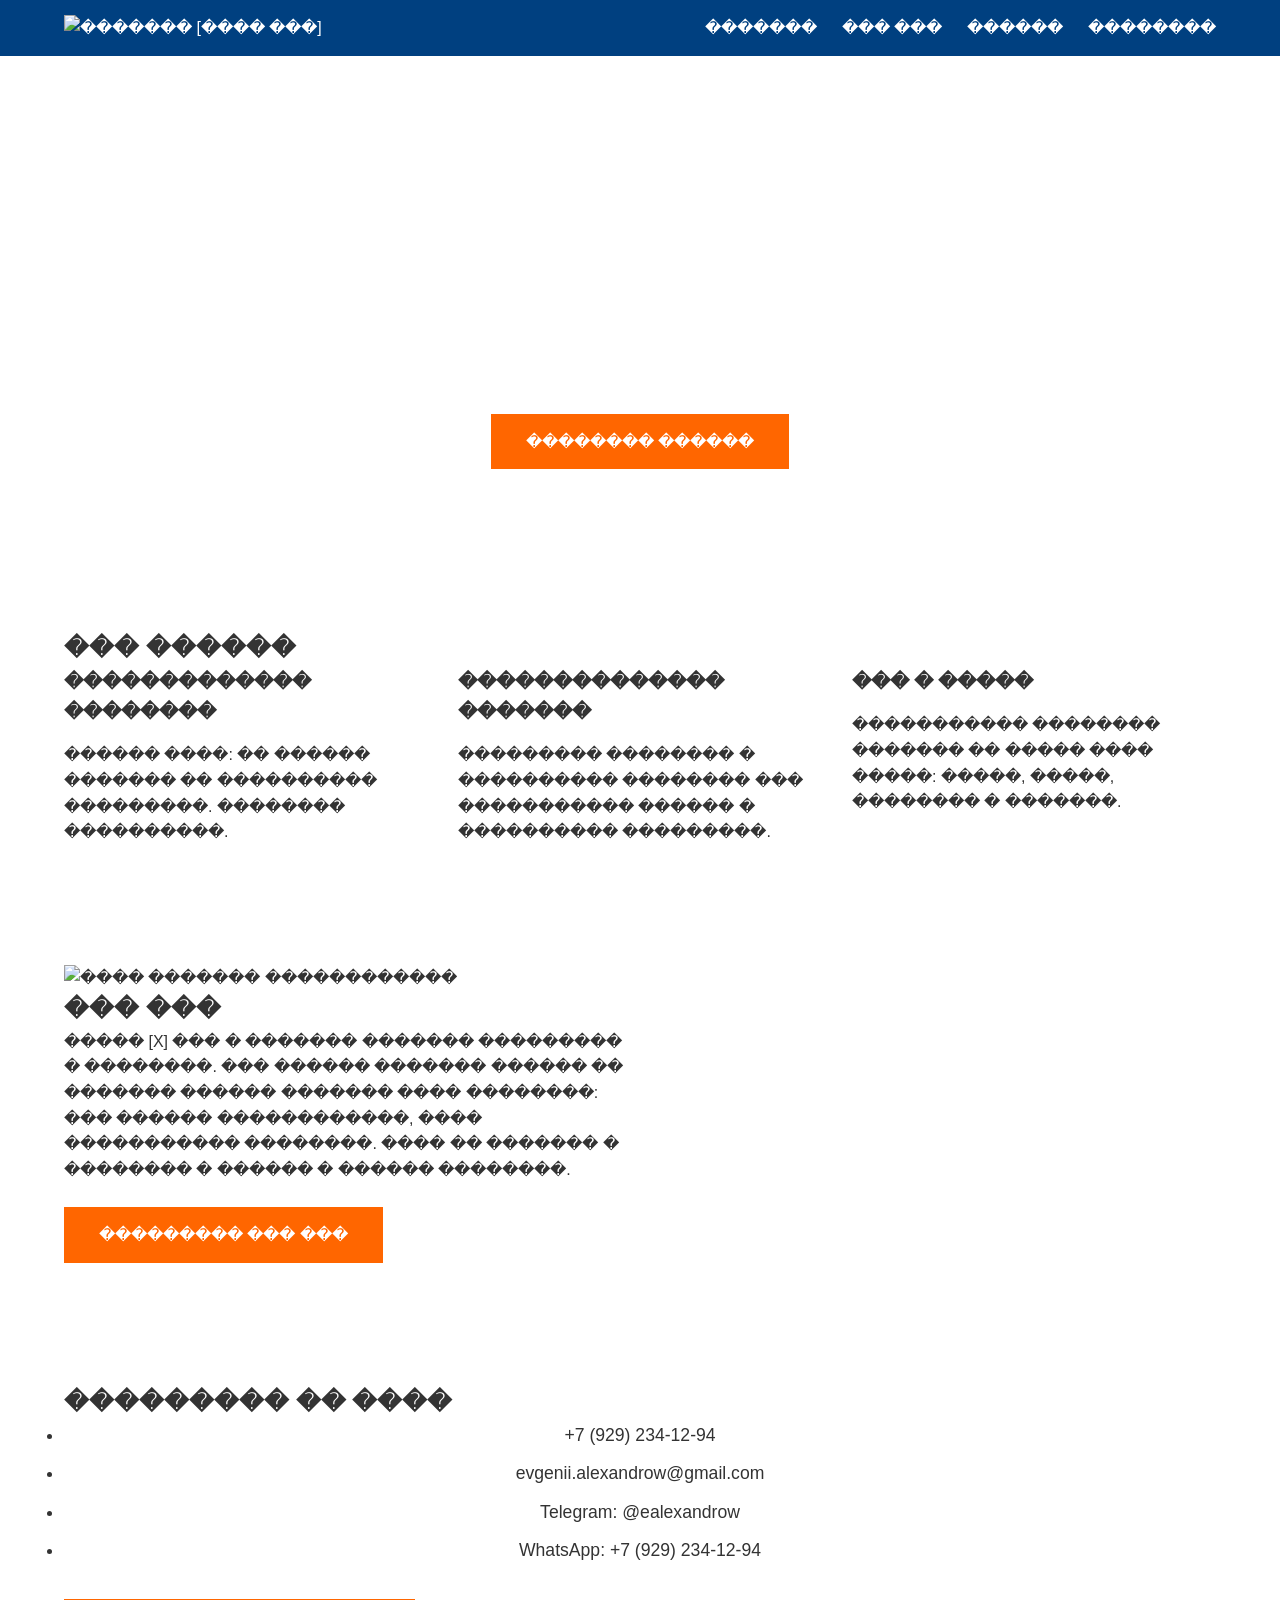
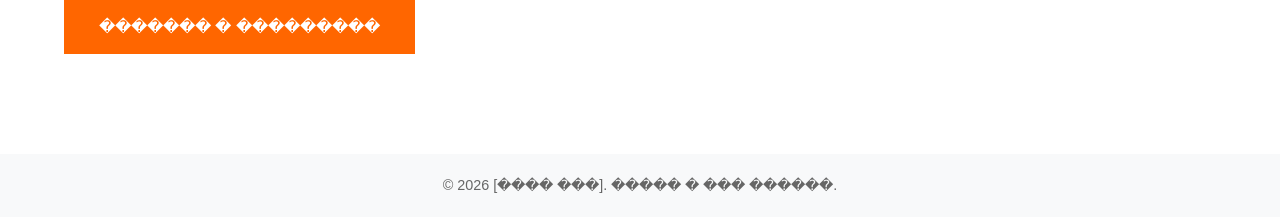
==== index.html @ babb0bd2 "Версия 2.0" ====
<!DOCTYPE html>
<html lang="ru">
<head>
    <meta charset="UTF-8">
    <meta name="viewport" content="width=device-width, initial-scale=1.0">
    <title>[���� ���] | ������� �� ����������� � ��������������</title>
    <link rel="stylesheet" href="style.css">
</head>
<body>

    <!-- ����� ����� � ���������� -->
    <header>
        <div class="container">
            <div class="logo">
                <img src="images/logo.png" alt="������� [���� ���]">
            </div>
            <nav>
                <ul>
                    <li><a href="index.html">�������</a></li>
                    <li><a href="about.html">��� ���</a></li>
                    <li><a href="services.html">������</a></li>
                    <li><a href="contacts.html">��������</a></li>
                </ul>
            </nav>
        </div>
    </header>

    <!-- ������� ����� (Hero Section) -->
    <section class="hero">
        <div class="container">
            <h1>������� �����������</h1>
            <h2>������� �� �����������, ��� � �������������� �������</h2>
            <p>������������� �������� 44-��, 223-��. ������ � ��������� ���������� �������� � ��������������. �������� �� ����� ���� �����.</p>
            <a href="#contact" class="btn">�������� ������</a>
        </div>
    </section>

    <!-- ���� �� ������� (��� �������) -->
    <section class="services-preview">
        <div class="container">
            <h2>��� ������</h2>
            <div class="services-grid">
                <div class="service-card">
                    <h3>������������� ��������</h3>
                    <p>������ ����: �� ������ ������� �� ���������� ���������. �������� ����������.</p>
                </div>
                <div class="service-card">
                    <h3>�������������� �������</h3>
                    <p>��������� �������� � ���������� �������� ��� ����������� ������ � ���������� ���������.</p>
                </div>
                <div class="service-card">
                    <h3>��� � �����</h3>
                    <p>����������� �������� ������� �� ����� ���� �����: �����, �����, �������� � �������.</p>
                </div>
            </div>
        </div>
    </section>

    <!-- ���� "��� ���" (��� �������) -->
    <section class="about-preview">
        <div class="container">
            <img alt="���� ������� ������������" class="about-photo" id="019f0841-b089-765e-bfc8-003484997e72">
            <div class="about-text">
                <h2>��� ���</h2>
                <p>����� [X] ��� � ������� ������� ��������� � ��������. ��� ������ ������� ������ �� ������� ������ ������� ���� ��������: ��� ������ ������������, ���� ����������� ��������. ���� �� ������� � �������� � ������ � ������ ��������.</p>
                <a href="about.html" class="btn">��������� ��� ���</a>
            </div>
        </div>
    </section>

    <!-- ���� ��������� (��� �������) -->
    <section id="contact" class="contact-preview">
        <div class="container">
            <h2>��������� �� ����</h2>
            <ul class="contact-list">
                <li><a href="tel:+79292341294">+7 (929) 234-12-94</a></li>
                <li><a href="mailto:evgenii.alexandrow@gmail.com">evgenii.alexandrow@gmail.com</a></li>
                <li><a href="https://t.me/ealexandrow" target="_blank">Telegram: @ealexandrow</a></li>
                <li><a href="https://api.whatsapp.com/send?phone=79292341294" target="_blank">WhatsApp: +7 (929) 234-12-94</a></li>
            </ul>
            <a href="contacts.html" class="btn">������� � ���������</a>
        </div>
    </section>

    <footer>
        <div class="container">
            <p>&copy; 2026 [���� ���]. ����� � ��� ������.</p>
        </div>
    </footer>

</body>
</html>
---- style.css ----
/* ����� ����� */
* {
    margin: 0;
    padding: 0;
    box-sizing: border-box;
}
body {
    font-family: 'Segoe UI', Tahoma, Geneva, Verdana, sans-serif;
    line-height: 1.6;
    color: #333;
}
.container {
    width: 90%;
    max-width: 1200px;
    margin: 0 auto;
}

/* ����� */
header {
    background-color: #004080;
    color: white;
    padding: 15px 0;
}
header .container {
    display: flex;
    justify-content: space-between;
    align-items: center;
}
header .logo img {
    height: 50px;
}
header nav ul {
    list-style: none;
    display: flex;
}
header nav ul li {
    margin-left: 25px;
}
header nav ul li a {
    color: white;
    text-decoration: none;
}

/* ������� ����� */
.hero {
    background-image: url('images/hero-bg.jpg');
    background-size: cover;
    background-position: center;
    color: white;
    text-align: center;
    padding: 100px 20px;
}
.hero h1 {
    font-size: 3.5rem;
}
.hero h2 {
    font-size: 1.8rem;
}
.btn {
    display: inline-block;
    margin-top: 25px;
    padding: 15px 35px;
    background-color: #ff6600;
    color: white;
    text-decoration: none;
}

/* ���� ����� */
.services-preview, .about-preview, .contact-preview {
    padding: 60px 0;
}
.services-grid {
    display: grid;
    grid-template-columns: repeat(auto-fit, minmax(300px, 1fr));
    gap: 30px;
}
.service-card h3 {
    margin-bottom: 15px;
}

/* ���� "��� ���" */
.about-preview {
    display: flex;
}
.about-photo {
    width: 45%;
}
.about-text {
    width: 50%;
}

/* �������� */
.contact-list {
    text-align: center;
}
.contact-list li {
     margin-bottom: 10px;
     font-size: 1.1rem;
}
.contact-list a {
     color: inherit;
     text-decoration: none;
     transition: color 0.3s;
}
.contact-list a:hover {
     color: #ff6600;
}

/* ����� */
footer {
     background-color: #f8f9fa;
     text-align: center;
     padding: 20px 0;
     margin-top: 40px;
     font-size: 0.9rem;
     color: #666;
}

/* ������������ ��� ��������� */
@media (max-width: 768px) {
     header .container {
         flex-direction: column;
         align-items: center;
         text-align: center;
     }
     header nav ul {
         margin-top: 15px;
         flex-direction: column;
     }
     header nav ul li {
         margin-left: 0;
         margin-bottom: 10px;
     }
     .about-preview {
         flex-direction: column-reverse; /* ����� ������, ���� ����� */
         align-items: center;
     }
     .about-photo, .about-text {
         width: 90%;
     }
}
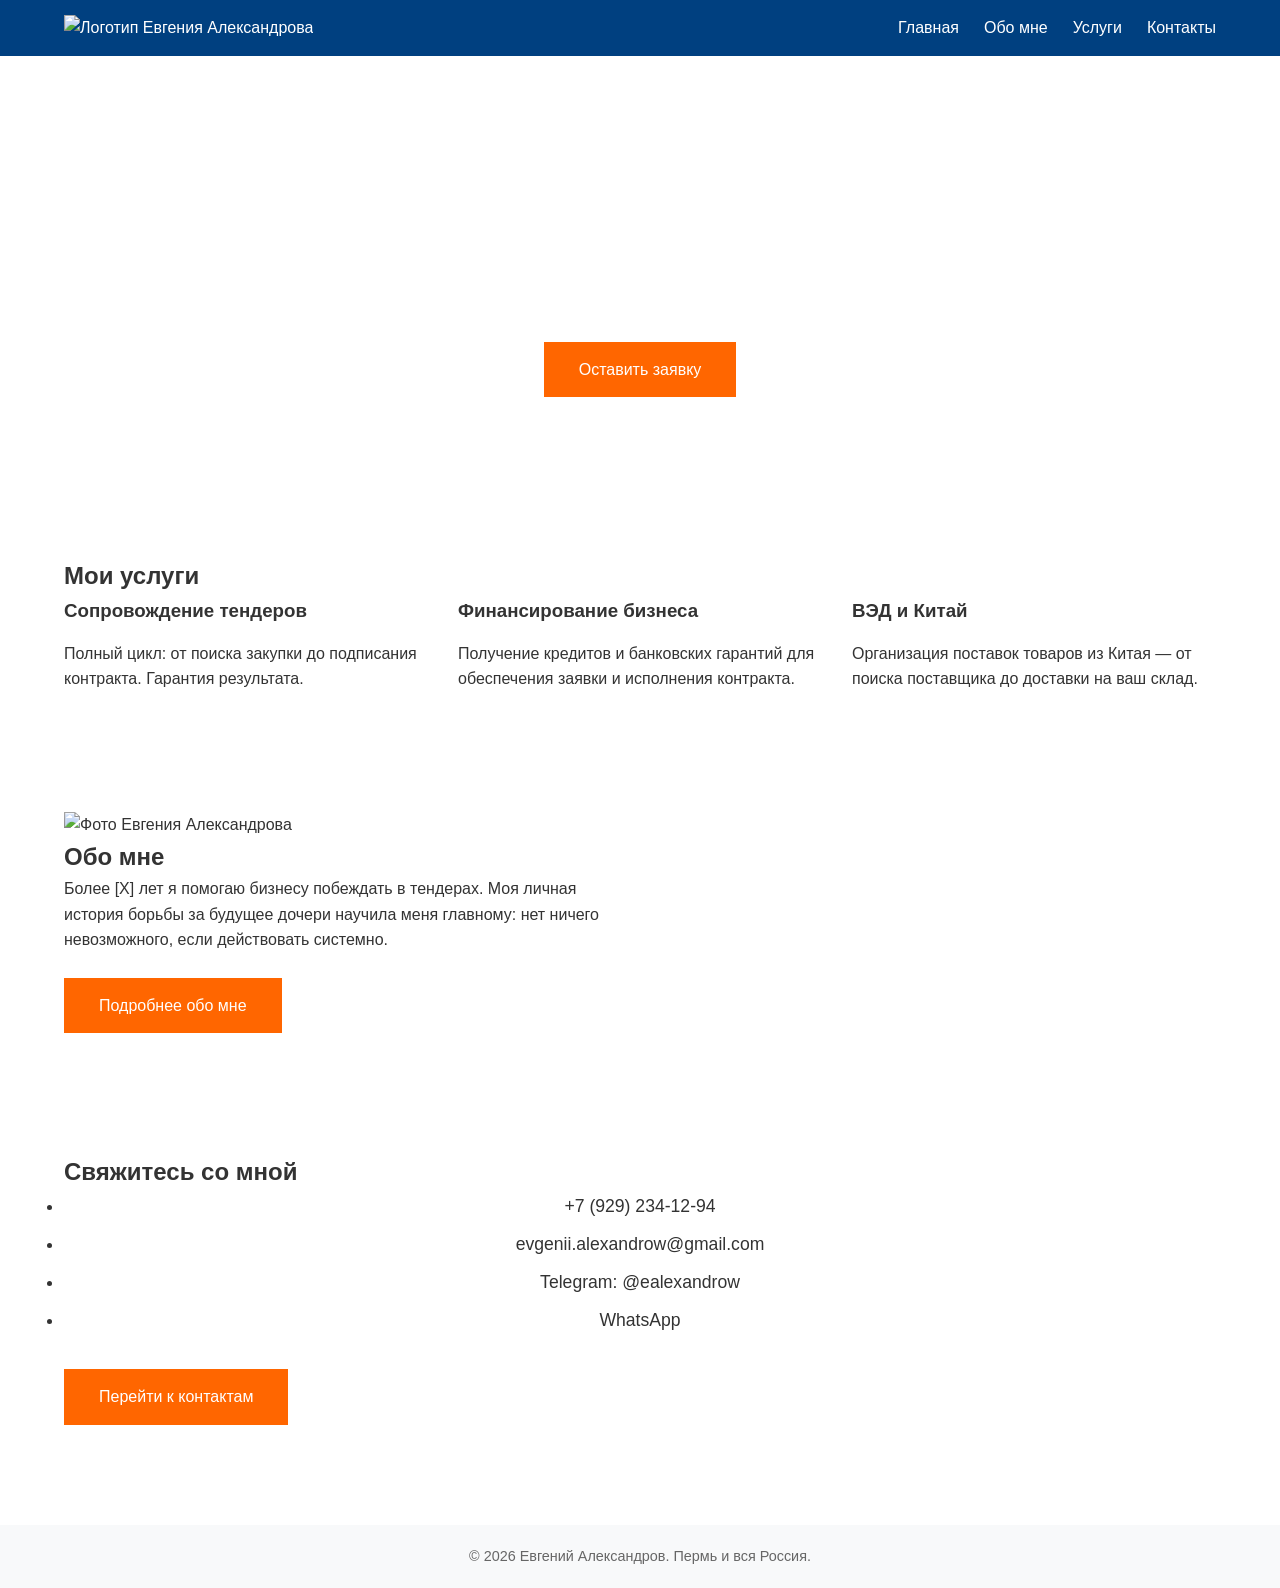
==== commit 33812619: "Create index.html" ====
--- a/index.html
+++ b/index.html
@@ -1,92 +1,92 @@
-<!DOCTYPE html>
-<html lang="ru">
-<head>
-    <meta charset="UTF-8">
-    <meta name="viewport" content="width=device-width, initial-scale=1.0">
-    <title>[���� ���] | ������� �� ����������� � ��������������</title>
-    <link rel="stylesheet" href="style.css">
-</head>
-<body>
-
-    <!-- ����� ����� � ���������� -->
-    <header>
-        <div class="container">
-            <div class="logo">
-                <img src="images/logo.png" alt="������� [���� ���]">
-            </div>
-            <nav>
-                <ul>
-                    <li><a href="index.html">�������</a></li>
-                    <li><a href="about.html">��� ���</a></li>
-                    <li><a href="services.html">������</a></li>
-                    <li><a href="contacts.html">��������</a></li>
-                </ul>
-            </nav>
-        </div>
-    </header>
-
-    <!-- ������� ����� (Hero Section) -->
-    <section class="hero">
-        <div class="container">
-            <h1>������� �����������</h1>
-            <h2>������� �� �����������, ��� � �������������� �������</h2>
-            <p>������������� �������� 44-��, 223-��. ������ � ��������� ���������� �������� � ��������������. �������� �� ����� ���� �����.</p>
-            <a href="#contact" class="btn">�������� ������</a>
-        </div>
-    </section>
-
-    <!-- ���� �� ������� (��� �������) -->
-    <section class="services-preview">
-        <div class="container">
-            <h2>��� ������</h2>
-            <div class="services-grid">
-                <div class="service-card">
-                    <h3>������������� ��������</h3>
-                    <p>������ ����: �� ������ ������� �� ���������� ���������. �������� ����������.</p>
-                </div>
-                <div class="service-card">
-                    <h3>�������������� �������</h3>
-                    <p>��������� �������� � ���������� �������� ��� ����������� ������ � ���������� ���������.</p>
-                </div>
-                <div class="service-card">
-                    <h3>��� � �����</h3>
-                    <p>����������� �������� ������� �� ����� ���� �����: �����, �����, �������� � �������.</p>
-                </div>
-            </div>
-        </div>
-    </section>
-
-    <!-- ���� "��� ���" (��� �������) -->
-    <section class="about-preview">
-        <div class="container">
-            <img alt="���� ������� ������������" class="about-photo" id="019f0841-b089-765e-bfc8-003484997e72">
-            <div class="about-text">
-                <h2>��� ���</h2>
-                <p>����� [X] ��� � ������� ������� ��������� � ��������. ��� ������ ������� ������ �� ������� ������ ������� ���� ��������: ��� ������ ������������, ���� ����������� ��������. ���� �� ������� � �������� � ������ � ������ ��������.</p>
-                <a href="about.html" class="btn">��������� ��� ���</a>
-            </div>
-        </div>
-    </section>
-
-    <!-- ���� ��������� (��� �������) -->
-    <section id="contact" class="contact-preview">
-        <div class="container">
-            <h2>��������� �� ����</h2>
-            <ul class="contact-list">
-                <li><a href="tel:+79292341294">+7 (929) 234-12-94</a></li>
-                <li><a href="mailto:evgenii.alexandrow@gmail.com">evgenii.alexandrow@gmail.com</a></li>
-                <li><a href="https://t.me/ealexandrow" target="_blank">Telegram: @ealexandrow</a></li>
-                <li><a href="https://api.whatsapp.com/send?phone=79292341294" target="_blank">WhatsApp: +7 (929) 234-12-94</a></li>
-            </ul>
-            <a href="contacts.html" class="btn">������� � ���������</a>
-        </div>
-    </section>
-
-    <footer>
-        <div class="container">
-            <p>&copy; 2026 [���� ���]. ����� � ��� ������.</p>
-        </div>
-    </footer>
-
-</body>
-</html>+<!DOCTYPE html>
+<html lang="ru">
+<head>
+    <meta charset="UTF-8">
+    <meta name="viewport" content="width=device-width, initial-scale=1.0">
+    <title>Евгений Александров</title>
+    <link rel="stylesheet" href="style.css">
+</head>
+<body>
+
+    <!-- Шапка сайта -->
+    <header>
+        <div class="container">
+            <div class="logo">
+                <img src="images/logo.png" alt="Логотип Евгения Александрова">
+            </div>
+            <nav>
+                <ul>
+                    <li><a href="index.html">Главная</a></li>
+                    <li><a href="about.html">Обо мне</a></li>
+                    <li><a href="services.html">Услуги</a></li>
+                    <li><a href="contacts.html">Контакты</a></li>
+                </ul>
+            </nav>
+        </div>
+    </header>
+
+    <!-- Главный экран -->
+    <section class="hero">
+        <div class="container">
+            <h1>Евгений Александров</h1>
+            <h2>Эксперт по госзакупкам, ВЭД и финансированию бизнеса</h2>
+            <p>Сопровождение тендеров 44-ФЗ, 223-ФЗ. Помощь в получении банковских гарантий и финансирования. Поставки из Китая «под ключ».</p>
+            <a href="contacts.html" class="btn">Оставить заявку</a>
+        </div>
+    </section>
+
+    <!-- Блок об услугах -->
+    <section class="services-preview">
+        <div class="container">
+            <h2>Мои услуги</h2>
+            <div class="services-grid">
+                <div class="service-card">
+                    <h3>Сопровождение тендеров</h3>
+                    <p>Полный цикл: от поиска закупки до подписания контракта. Гарантия результата.</p>
+                </div>
+                <div class="service-card">
+                    <h3>Финансирование бизнеса</h3>
+                    <p>Получение кредитов и банковских гарантий для обеспечения заявки и исполнения контракта.</p>
+                </div>
+                <div class="service-card">
+                    <h3>ВЭД и Китай</h3>
+                    <p>Организация поставок товаров из Китая — от поиска поставщика до доставки на ваш склад.</p>
+                </div>
+            </div>
+        </div>
+    </section>
+
+    <!-- Блок "Обо мне" -->
+    <section class="about-preview">
+        <div class="container">
+            <img alt="Фото Евгения Александрова" class="about-photo" id="019f156e-e082-7748-98c3-306dbed0bcc3">
+            <div class="about-text">
+                <h2>Обо мне</h2>
+                <p>Более [X] лет я помогаю бизнесу побеждать в тендерах. Моя личная история борьбы за будущее дочери научила меня главному: нет ничего невозможного, если действовать системно.</p>
+                <a href="about.html" class="btn">Подробнее обо мне</a>
+            </div>
+        </div>
+    </section>
+
+    <!-- Блок контактов -->
+    <section id="contact" class="contact-preview">
+        <div class="container">
+            <h2>Свяжитесь со мной</h2>
+            <ul class="contact-list">
+                <li><a href="tel:+79292341294">+7 (929) 234-12-94</a></li>
+                <li><a href="mailto:evgenii.alexandrow@gmail.com">evgenii.alexandrow@gmail.com</a></li>
+                <li><a href="https://t.me/ealexandrow" target="_blank">Telegram: @ealexandrow</a></li>
+                <li><a href="https://api.whatsapp.com/send?phone=79292341294" target="_blank">WhatsApp</a></li>
+            </ul>
+            <a href="contacts.html" class="btn">Перейти к контактам</a>
+        </div>
+    </section>
+
+    <footer>
+        <div class="container">
+            <p>&copy; 2026 Евгений Александров. Пермь и вся Россия.</p>
+        </div>
+    </footer>
+
+</body>
+</html>
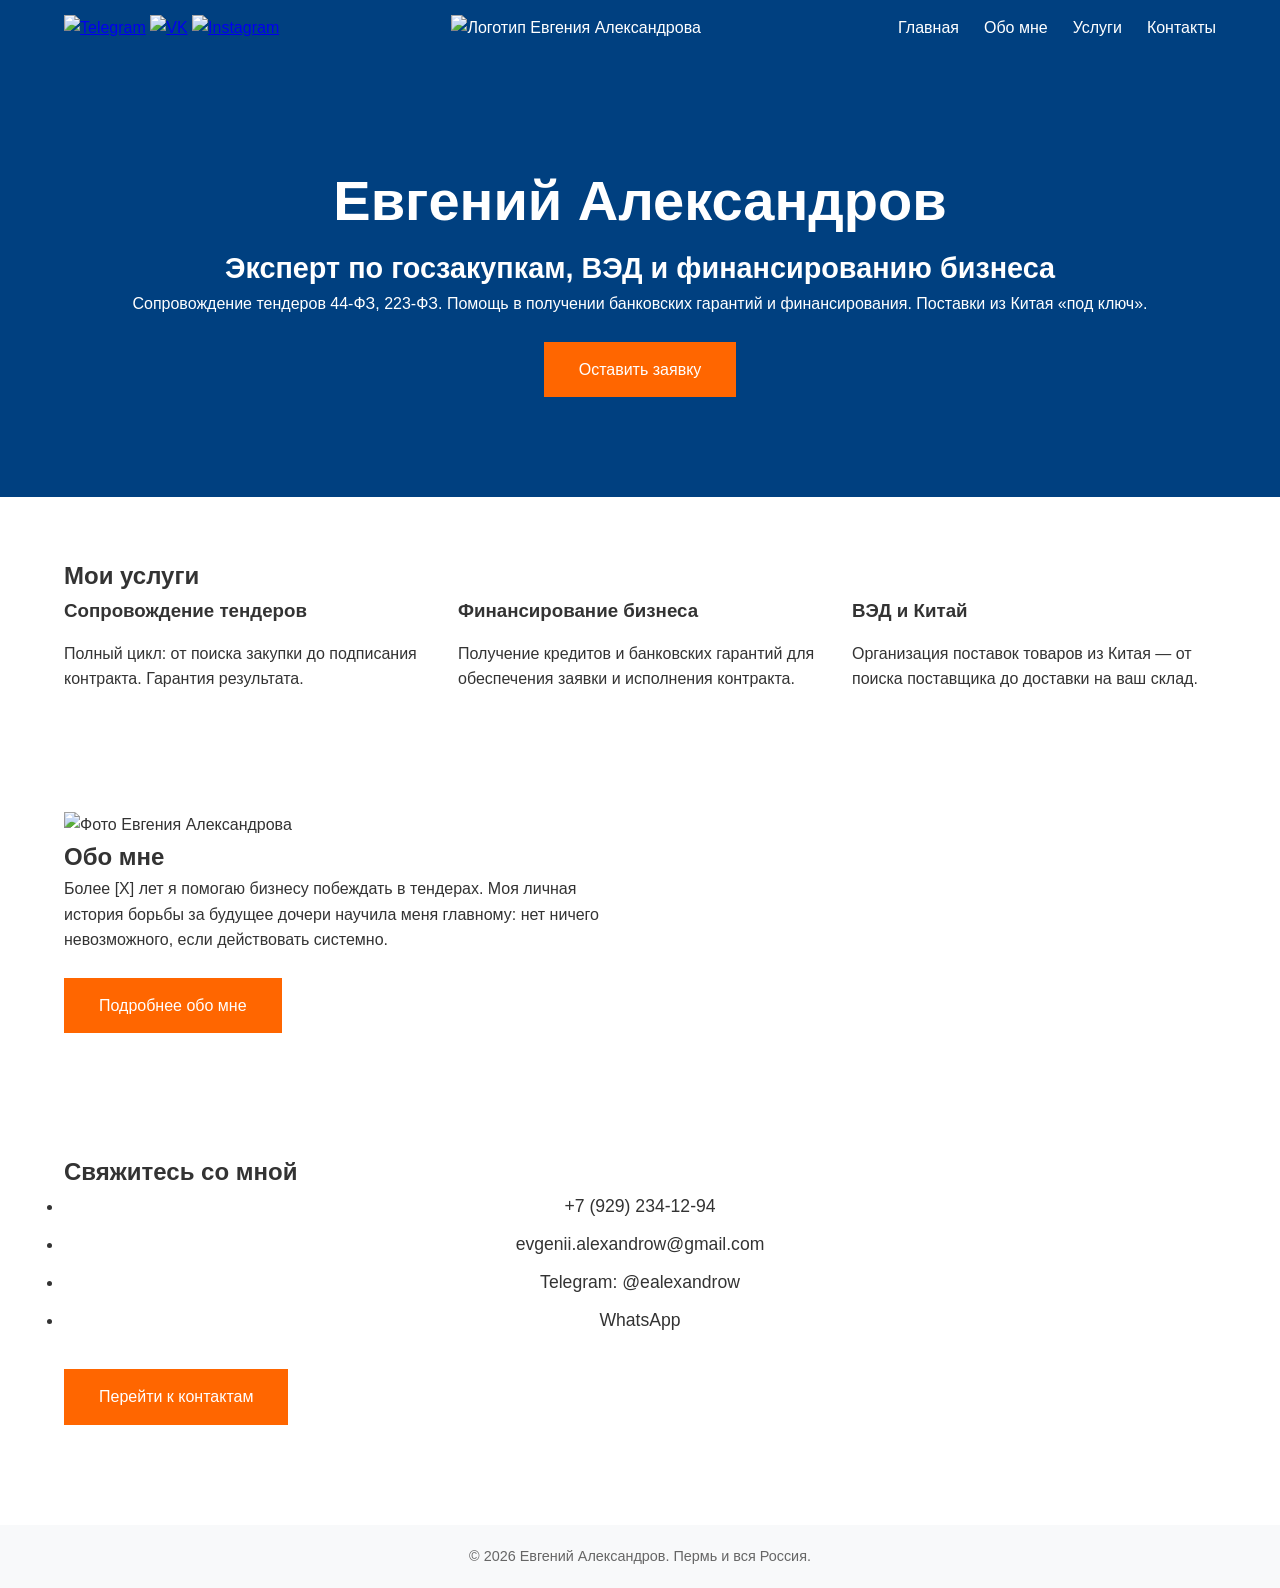
==== commit 7b357734: "Update index.html" ====
--- a/index.html
+++ b/index.html
@@ -11,6 +11,11 @@
     <!-- Шапка сайта -->
     <header>
         <div class="container">
+            <div class="social-header">
+                 <a href="https://t.me/ealexandrow"><img src="images/tg-icon.svg" alt="Telegram"></a>
+                 <a href="https://vk.com/yourpage"><img src="images/vk-icon.svg" alt="VK"></a>
+                 <a href="https://instagram.com/yourpage"><img src="images/insta-icon.svg" alt="Instagram"></a>
+        </div>
             <div class="logo">
                 <img src="images/logo.png" alt="Логотип Евгения Александрова">
             </div>
--- a/style.css
+++ b/style.css
@@ -1,141 +1,143 @@
-/* ����� ����� */
-* {
-    margin: 0;
-    padding: 0;
-    box-sizing: border-box;
-}
-body {
-    font-family: 'Segoe UI', Tahoma, Geneva, Verdana, sans-serif;
-    line-height: 1.6;
-    color: #333;
-}
-.container {
-    width: 90%;
-    max-width: 1200px;
-    margin: 0 auto;
-}
-
-/* ����� */
-header {
-    background-color: #004080;
-    color: white;
-    padding: 15px 0;
-}
-header .container {
-    display: flex;
-    justify-content: space-between;
-    align-items: center;
-}
-header .logo img {
-    height: 50px;
-}
-header nav ul {
-    list-style: none;
-    display: flex;
-}
-header nav ul li {
-    margin-left: 25px;
-}
-header nav ul li a {
-    color: white;
-    text-decoration: none;
-}
-
-/* ������� ����� */
-.hero {
-    background-image: url('images/hero-bg.jpg');
-    background-size: cover;
-    background-position: center;
-    color: white;
-    text-align: center;
-    padding: 100px 20px;
-}
-.hero h1 {
-    font-size: 3.5rem;
-}
-.hero h2 {
-    font-size: 1.8rem;
-}
-.btn {
-    display: inline-block;
-    margin-top: 25px;
-    padding: 15px 35px;
-    background-color: #ff6600;
-    color: white;
-    text-decoration: none;
-}
-
-/* ���� ����� */
-.services-preview, .about-preview, .contact-preview {
-    padding: 60px 0;
-}
-.services-grid {
-    display: grid;
-    grid-template-columns: repeat(auto-fit, minmax(300px, 1fr));
-    gap: 30px;
-}
-.service-card h3 {
-    margin-bottom: 15px;
-}
-
-/* ���� "��� ���" */
-.about-preview {
-    display: flex;
-}
-.about-photo {
-    width: 45%;
-}
-.about-text {
-    width: 50%;
-}
-
-/* �������� */
-.contact-list {
-    text-align: center;
-}
-.contact-list li {
-     margin-bottom: 10px;
-     font-size: 1.1rem;
-}
-.contact-list a {
-     color: inherit;
-     text-decoration: none;
-     transition: color 0.3s;
-}
-.contact-list a:hover {
-     color: #ff6600;
-}
-
-/* ����� */
-footer {
-     background-color: #f8f9fa;
-     text-align: center;
-     padding: 20px 0;
-     margin-top: 40px;
-     font-size: 0.9rem;
-     color: #666;
-}
-
-/* ������������ ��� ��������� */
-@media (max-width: 768px) {
-     header .container {
-         flex-direction: column;
-         align-items: center;
-         text-align: center;
-     }
-     header nav ul {
-         margin-top: 15px;
-         flex-direction: column;
-     }
-     header nav ul li {
-         margin-left: 0;
-         margin-bottom: 10px;
-     }
-     .about-preview {
-         flex-direction: column-reverse; /* ����� ������, ���� ����� */
-         align-items: center;
-     }
-     .about-photo, .about-text {
-         width: 90%;
-     }
-}+/* Общие стили */
+* {
+    margin: 0;
+    padding: 0;
+    box-sizing: border-box;
+}
+body {
+    font-family: 'Segoe UI', Tahoma, Geneva, Verdana, sans-serif;
+    line-height: 1.6;
+    color: #333;
+}
+.container {
+    width: 90%;
+    max-width: 1200px;
+    margin: 0 auto;
+}
+
+/* Шапка */
+header {
+    background-color: #004080;
+    color: white;
+    padding: 15px 0;
+}
+header .container {
+    display: flex;
+    justify-content: space-between;
+    align-items: center;
+}
+header .logo img {
+    height: 50px;
+}
+header nav ul {
+    list-style: none;
+    display: flex;
+}
+header nav ul li {
+    margin-left: 25px;
+}
+header nav ul li a {
+    color: white;
+    text-decoration: none;
+}
+
+/* Главный экран */
+.hero {
+    background-color: #004080;
+    color: white;
+    text-align: center;
+    padding: 100px 20px;
+}
+.hero h1 {
+    font-size: 3.5rem;
+}
+.hero h2 {
+    font-size: 1.8rem;
+}
+.btn {
+    display: inline-block;
+    margin-top: 25px;
+    padding: 15px 35px;
+    background-color: #ff6600;
+    color: white;
+    text-decoration: none;
+}
+
+/* Блок услуг */
+.services-preview, .about-preview, .contact-preview {
+    padding: 60px 0;
+}
+.services-grid {
+    display: grid;
+    grid-template-columns: repeat(auto-fit, minmax(300px, 1fr));
+    gap: 30px;
+}
+.service-card h3 {
+    margin-bottom: 15px;
+}
+
+/* Блок "Обо мне" */
+.about-preview {
+    display: flex;
+    align-items: center;
+}
+.about-photo {
+    width: 45%;
+}
+.about-text {
+    width: 50%;
+}
+
+/* Контакты */
+.contact-list {
+    text-align: center;
+}
+.contact-list li {
+    margin-bottom: 10px;
+    font-size: 1.1rem;
+}
+.contact-list a {
+    color: inherit;
+    text-decoration: none;
+    transition: color 0.3s;
+}
+.contact-list a:hover {
+    color: #ff6600;
+}
+
+/* FAQ */
+.faq-main details {
+    margin-bottom: 20px;
+}
+.faq-main summary {
+    font-weight: bold;
+    cursor: pointer;
+}
+
+/* Footer */
+footer {
+    background-color: #f8f9fa;
+    text-align: center;
+    padding: 20px 0;
+    margin-top: 40px;
+    font-size: 0.9rem;
+    color: #666;
+}
+
+/* Мобильная версия */
+@media (max-width: 768px) {
+    /* Бургер-меню */
+    header nav ul {
+        display: none;
+    }
+    header .burger-menu {
+        display: block;
+        position: absolute;
+        right: 15px;
+        top: 15px;
+        z-index: 10;
+    }
+    .menu-open {
+        display: block !important;
+        position: fixed;
+        top:
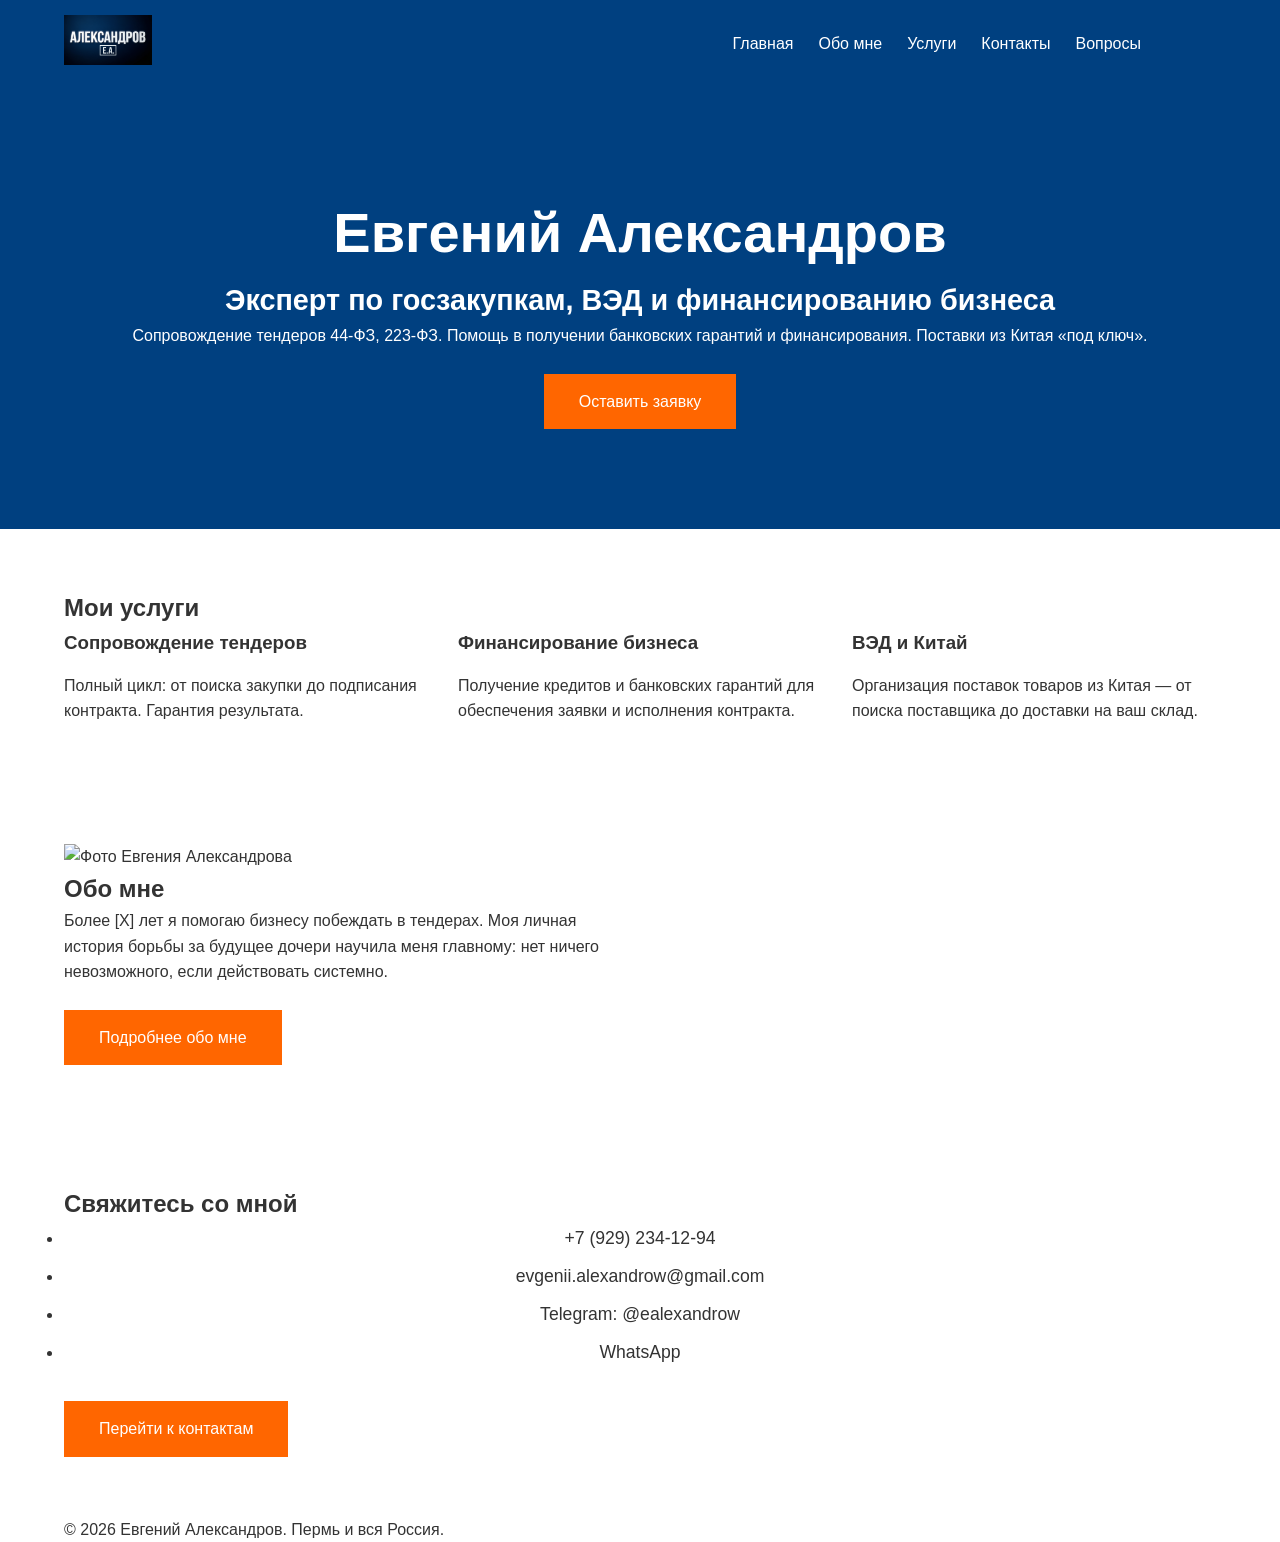
==== commit 84d3c11e: "Update index.html" ====
--- a/index.html
+++ b/index.html
@@ -10,25 +10,25 @@
 
     <!-- Шапка сайта -->
     <header>
-        <div class="container">
-            <div class="social-header">
-                 <a href="https://t.me/ealexandrow"><img src="images/tg-icon.svg" alt="Telegram"></a>
-                 <a href="https://vk.com/yourpage"><img src="images/vk-icon.svg" alt="VK"></a>
-                 <a href="https://instagram.com/yourpage"><img src="images/insta-icon.svg" alt="Instagram"></a>
+    <div class="container">
+        <div class="logo">
+            <img src="images/logo.png" alt="Логотип Евгения Александрова">
         </div>
-            <div class="logo">
-                <img src="images/logo.png" alt="Логотип Евгения Александрова">
-            </div>
-            <nav>
-                <ul>
-                    <li><a href="index.html">Главная</a></li>
-                    <li><a href="about.html">Обо мне</a></li>
-                    <li><a href="services.html">Услуги</a></li>
-                    <li><a href="contacts.html">Контакты</a></li>
-                </ul>
-            </nav>
-        </div>
-    </header>
+        <nav>
+            <ul>
+                <li><a href="index.html">Главная</a></li>
+                <li><a href="about.html">Обо мне</a></li>
+                <li><a href="services.html">Услуги</a></li>
+                <li><a href="contacts.html">Контакты</a></li>
+                <li><a href="faq.html">Вопросы</a></li>
+                <!-- Соцсети -->
+                <li><a href="https://t.me/ealexandrow"><img src="images/tg-icon.svg" alt="Telegram"></a></li>
+                <li><a href="https://wa.me/+79292341294"><img src="images/wa-icon.svg" alt="WhatsApp"></a></li>
+                <li><a href="https://instagram.com/profile"><img src="images/insta-icon.svg" alt="Instagram"></a></li>
+            </ul>
+        </nav>
+    </div>
+</header>
 
     <!-- Главный экран -->
     <section class="hero">
--- a/style.css
+++ b/style.css
@@ -114,17 +114,20 @@
     cursor: pointer;
 }
 
-/* Footer */
-footer {
-    background-color: #f8f9fa;
-    text-align: center;
-    padding: 20px 0;
-    margin-top: 40px;
-    font-size: 0.9rem;
-    color: #666;
+/* Social icons */
+.social-icons {
+    display: flex;
+    justify-content: center;
+    margin-top: 15px;
+}
+.social-icons a {
+    margin-right: 15px;
+}
+.social-icons img {
+    height: 25px;
 }
 
-/* Мобильная версия */
+/* MOBILE */
 @media (max-width: 768px) {
     /* Бургер-меню */
     header nav ul {
@@ -140,4 +143,32 @@
     .menu-open {
         display: block !important;
         position: fixed;
-        top:
+        top: 0;
+        left: 0;
+        width: 100vw;
+        height: 100vh;
+        background-color: rgba(0, 0, 0, 0.8);
+        backdrop-filter: blur(5px);
+    }
+    .menu-open ul {
+        display: flex;
+        flex-direction: column;
+        align-items: center;
+        padding-top: 100px;
+    }
+    .menu-open li {
+        margin: 20px 0;
+    }
+
+    /* Другие блоки */
+    .about-preview {
+        flex-direction: column-reverse;
+        align-items: center;
+    }
+    .about-photo, .about-text {
+        width: 90%;
+    }
+    .contact-form input, .contact-form textarea {
+        width: 100%;
+    }
+}
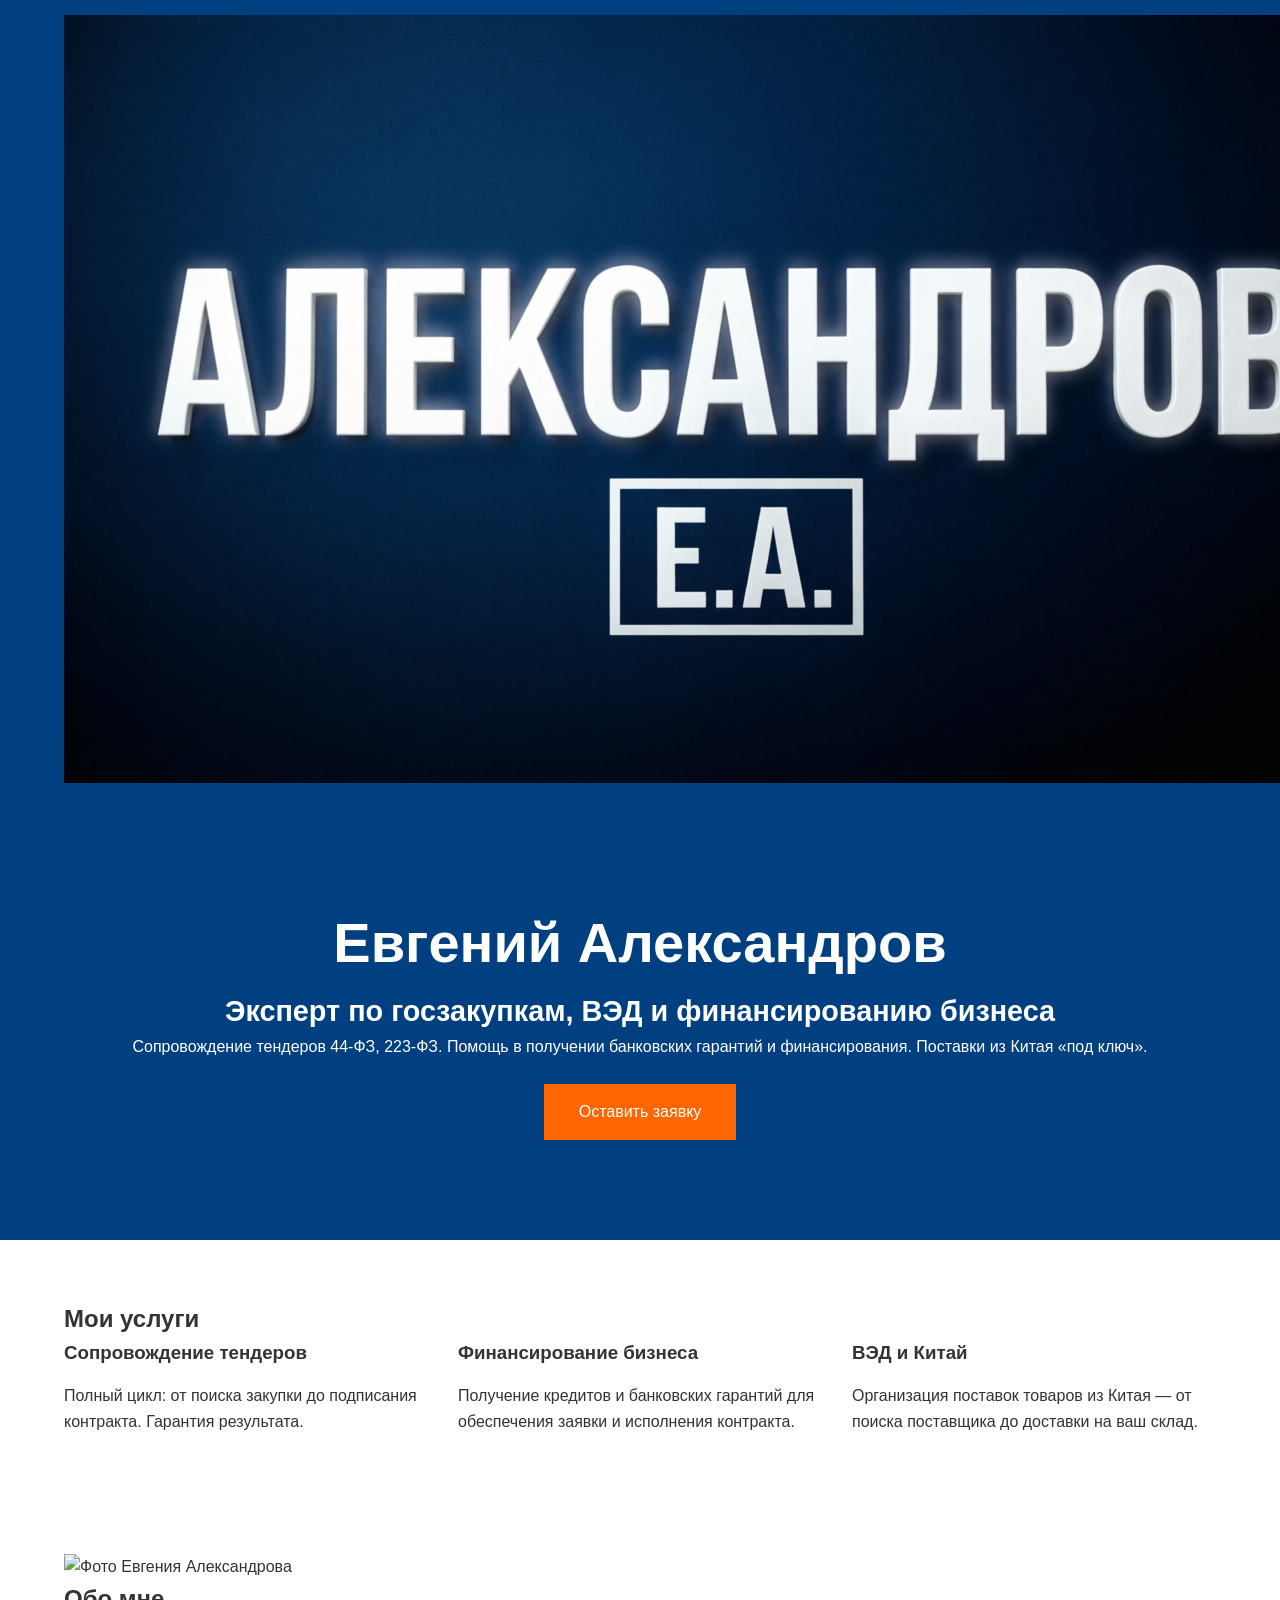
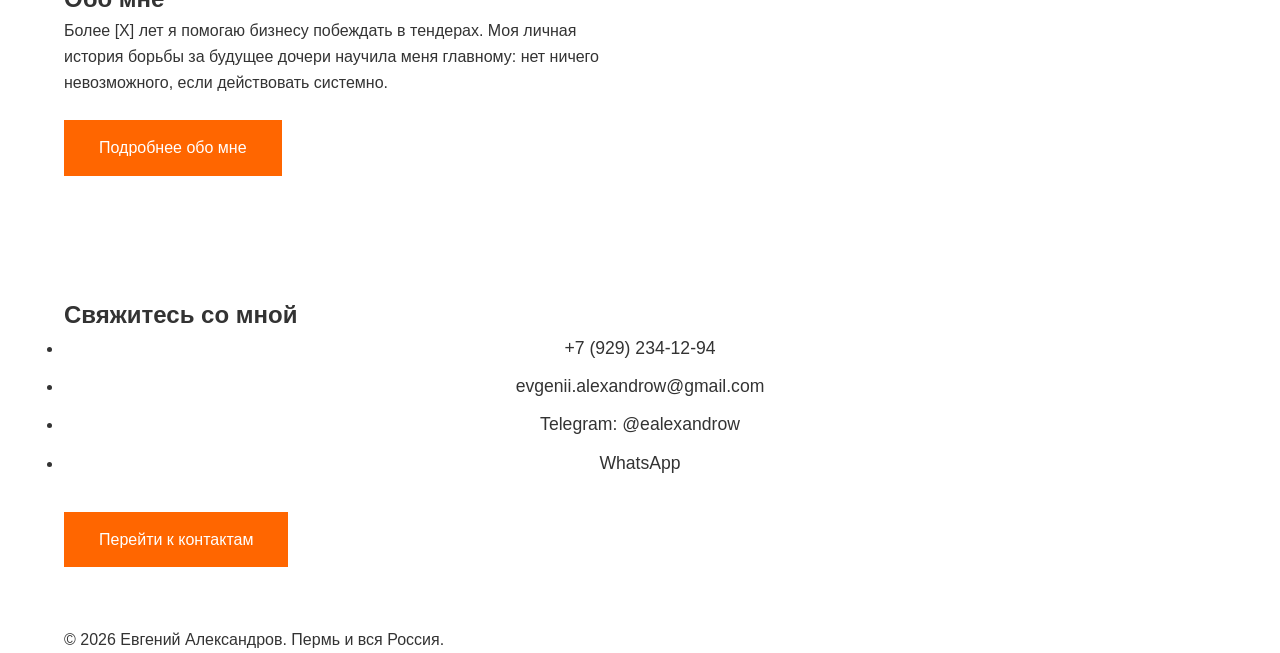
==== commit 7f3f2af0: "Update index.html" ====
--- a/index.html
+++ b/index.html
@@ -21,10 +21,12 @@
                 <li><a href="services.html">Услуги</a></li>
                 <li><a href="contacts.html">Контакты</a></li>
                 <li><a href="faq.html">Вопросы</a></li>
-                <!-- Соцсети -->
+                <li><a href="#"><img src="images/tg-icon.svg" alt="Telegram"></a></li>
+                <li><a href="#"><img src="images/wa-icon.svg" alt="WhatsApp"></a></li>
+                <li><a href="#"><img src="images/insta-icon.svg" alt="Instagram"></a></li>
                 <li><a href="https://t.me/ealexandrow"><img src="images/tg-icon.svg" alt="Telegram"></a></li>
                 <li><a href="https://wa.me/+79292341294"><img src="images/wa-icon.svg" alt="WhatsApp"></a></li>
-                <li><a href="https://instagram.com/profile"><img src="images/insta-icon.svg" alt="Instagram"></a></li>
+                <li><a href="https://instagram.com/evgenii_alexandrow"><img src="images/insta-icon.svg" alt="Instagram"></a></li>
             </ul>
         </nav>
     </div>
--- a/style.css
+++ b/style.css
@@ -26,8 +26,21 @@
     justify-content: space-between;
     align-items: center;
 }
+header .logo {
+    display: flex;
+    align-items: center;
+}
 header .logo img {
-    height: 50px;
+    height: 6%; /* Увеличенная высота */
+    margin-right: 20px; /* Небольшой отступ */
+}
+
+@media (max-width: 768px) {
+    header .logo {
+        display: block;
+        margin-bottom: 10px;
+    }
+}
 }
 header nav ul {
     list-style: none;
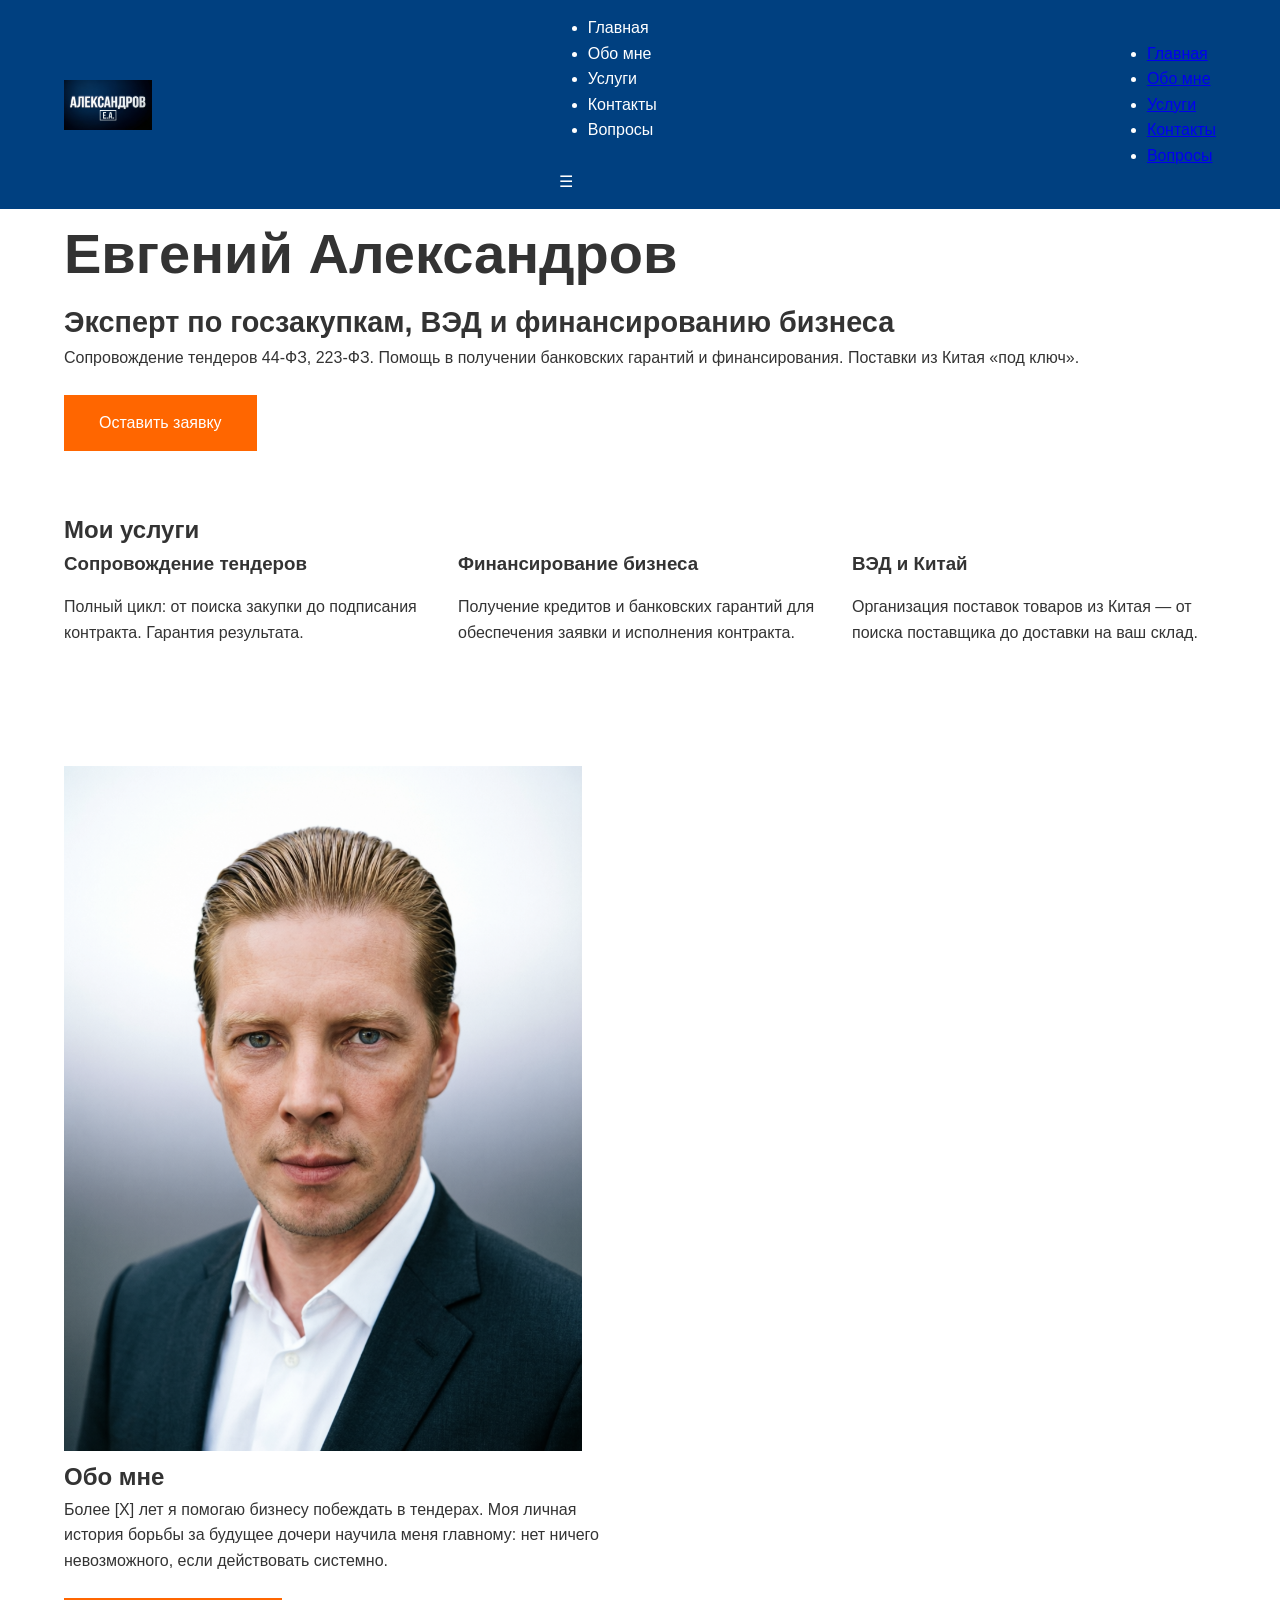
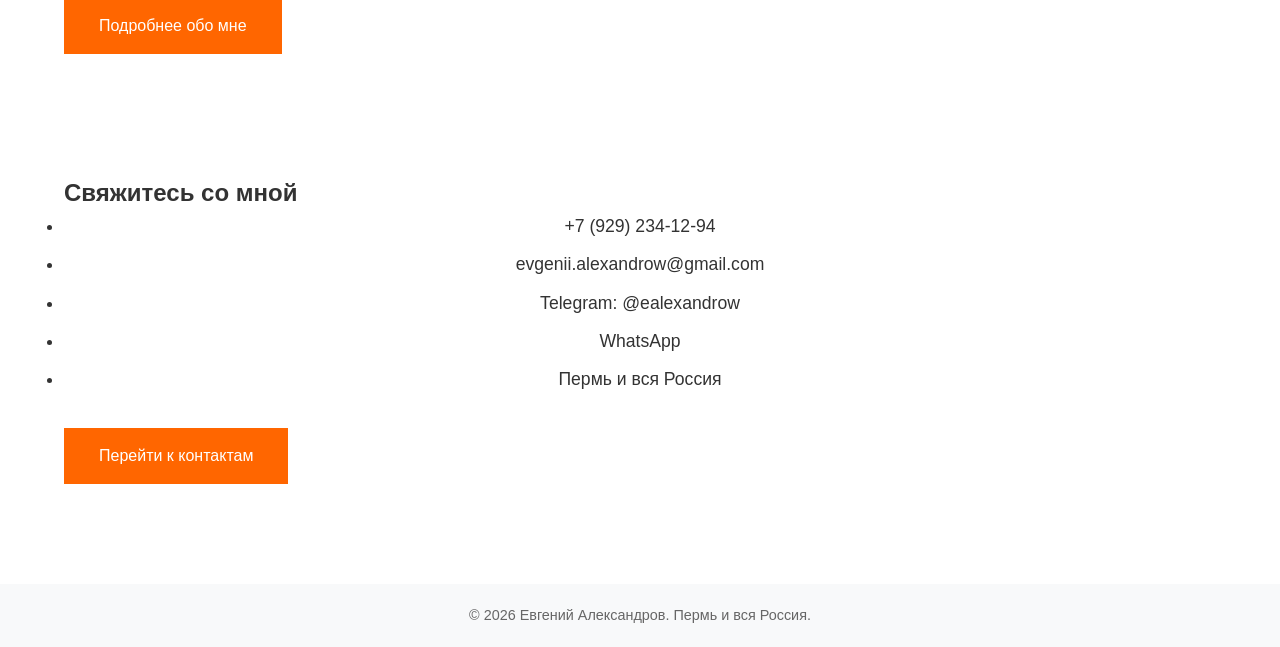
==== commit de98c666: "Update index.html" ====
--- a/index.html
+++ b/index.html
@@ -5,32 +5,54 @@
     <meta name="viewport" content="width=device-width, initial-scale=1.0">
     <title>Евгений Александров</title>
     <link rel="stylesheet" href="style.css">
+    <script>
+        document.addEventListener("DOMContentLoaded", function () {
+            const burgerMenu = document.querySelector('.burger-menu');
+            const menuOpen = document.querySelector('.menu-open');
+
+            burgerMenu.onclick = function () {
+                menuOpen.classList.toggle('active');
+            };
+        });
+    </script>
 </head>
 <body>
 
     <!-- Шапка сайта -->
     <header>
-    <div class="container">
-        <div class="logo">
-            <img src="images/logo.png" alt="Логотип Евгения Александрова">
+        <div class="container">
+            <div class="logo">
+                <img src="images/logo.png" alt="Логотип Евгения Александрова">
+            </div>
+            <nav>
+                <ul>
+                    <li><a href="index.html">Главная</a></li>
+                    <li><a href="about.html">Обо мне</a></li>
+                    <li><a href="services.html">Услуги</a></li>
+                    <li><a href="contacts.html">Контакты</a></li>
+                    <li><a href="faq.html">Вопросы</a></li>
+                </ul>
+                <!-- Отдельный блок для иконок -->
+                <div class="social-icons">
+                    <a href="https://t.me/ealexandrow"><img src="images/tg-icon.svg" alt="Telegram"></a>
+                    <a href="https://wa.me/+79292341294"><img src="images/wa-icon.svg" alt="WhatsApp"></a>
+                    <a href="https://instagram.com/profile"><img src="images/insta-icon.svg" alt="Instagram"></a>
+                </div>
+                <!-- Бургер-меню для мобильных -->
+                <div class="burger-menu">☰</div>
+            </nav>
+            <!-- Скрытое меню для мобильных -->
+            <div class="menu-open">
+                <ul>
+                    <li><a href="index.html">Главная</a></li>
+                    <li><a href="about.html">Обо мне</a></li>
+                    <li><a href="services.html">Услуги</a></li>
+                    <li><a href="contacts.html">Контакты</a></li>
+                    <li><a href="faq.html">Вопросы</a></li>
+                </ul>
+            </div>
         </div>
-        <nav>
-            <ul>
-                <li><a href="index.html">Главная</a></li>
-                <li><a href="about.html">Обо мне</a></li>
-                <li><a href="services.html">Услуги</a></li>
-                <li><a href="contacts.html">Контакты</a></li>
-                <li><a href="faq.html">Вопросы</a></li>
-                <li><a href="#"><img src="images/tg-icon.svg" alt="Telegram"></a></li>
-                <li><a href="#"><img src="images/wa-icon.svg" alt="WhatsApp"></a></li>
-                <li><a href="#"><img src="images/insta-icon.svg" alt="Instagram"></a></li>
-                <li><a href="https://t.me/ealexandrow"><img src="images/tg-icon.svg" alt="Telegram"></a></li>
-                <li><a href="https://wa.me/+79292341294"><img src="images/wa-icon.svg" alt="WhatsApp"></a></li>
-                <li><a href="https://instagram.com/evgenii_alexandrow"><img src="images/insta-icon.svg" alt="Instagram"></a></li>
-            </ul>
-        </nav>
-    </div>
-</header>
+    </header>
 
     <!-- Главный экран -->
     <section class="hero">
@@ -66,7 +88,7 @@
     <!-- Блок "Обо мне" -->
     <section class="about-preview">
         <div class="container">
-            <img alt="Фото Евгения Александрова" class="about-photo" id="019f156e-e082-7748-98c3-306dbed0bcc3">
+            <img src="images/me.png" alt="Фото Евгения Александрова" class="about-photo">
             <div class="about-text">
                 <h2>Обо мне</h2>
                 <p>Более [X] лет я помогаю бизнесу побеждать в тендерах. Моя личная история борьбы за будущее дочери научила меня главному: нет ничего невозможного, если действовать системно.</p>
@@ -82,8 +104,9 @@
             <ul class="contact-list">
                 <li><a href="tel:+79292341294">+7 (929) 234-12-94</a></li>
                 <li><a href="mailto:evgenii.alexandrow@gmail.com">evgenii.alexandrow@gmail.com</a></li>
-                <li><a href="https://t.me/ealexandrow" target="_blank">Telegram: @ealexandrow</a></li>
-                <li><a href="https://api.whatsapp.com/send?phone=79292341294" target="_blank">WhatsApp</a></li>
+                <li><a href="https://t.me/ealexandrow">Telegram: @ealexandrow</a></li>
+                <li><a href="https://api.whatsapp.com/send?phone=79292341294">WhatsApp</a></li>
+                <li><span>Пермь и вся Россия</span></li>
             </ul>
             <a href="contacts.html" class="btn">Перейти к контактам</a>
         </div>
--- a/style.css
+++ b/style.css
@@ -31,20 +31,12 @@
     align-items: center;
 }
 header .logo img {
-    height: 6%; /* Увеличенная высота */
-    margin-right: 20px; /* Небольшой отступ */
+    height: 50px; /* Оптимальная высота */
+    margin-right: 20px;
 }
-
-@media (max-width: 768px) {
-    header .logo {
-        display: block;
-        margin-bottom: 10px;
-    }
+header nav ul li {
+    margin-left: calc(100% / 7); /* Автоматический отступ */
 }
-}
-header nav ul {
-    list-style: none;
-    display: flex;
 }
 header nav ul li {
     margin-left: 25px;
@@ -52,6 +44,20 @@
 header nav ul li a {
     color: white;
     text-decoration: none;
+}
+
+/* Боковая панель (убираем на всех страницах) */
+aside {
+    display: none;
+}
+
+/* Блок соц.сетей */
+.social-icons {
+    display: flex;
+    align-items: center;
+    margin-left: auto; /* Выравниваем вправо */
+    width: 200px; /* Зафиксируем ширину */
+}
 }
 
 /* Главный экран */
@@ -127,20 +133,17 @@
     cursor: pointer;
 }
 
-/* Social icons */
-.social-icons {
-    display: flex;
-    justify-content: center;
-    margin-top: 15px;
-}
-.social-icons a {
-    margin-right: 15px;
-}
-.social-icons img {
-    height: 25px;
+/* Footer */
+footer {
+    background-color: #f8f9fa;
+    text-align: center;
+    padding: 20px 0;
+    margin-top: 40px;
+    font-size: 0.9rem;
+    color: #666;
 }
 
-/* MOBILE */
+/* Mobile */
 @media (max-width: 768px) {
     /* Бургер-меню */
     header nav ul {
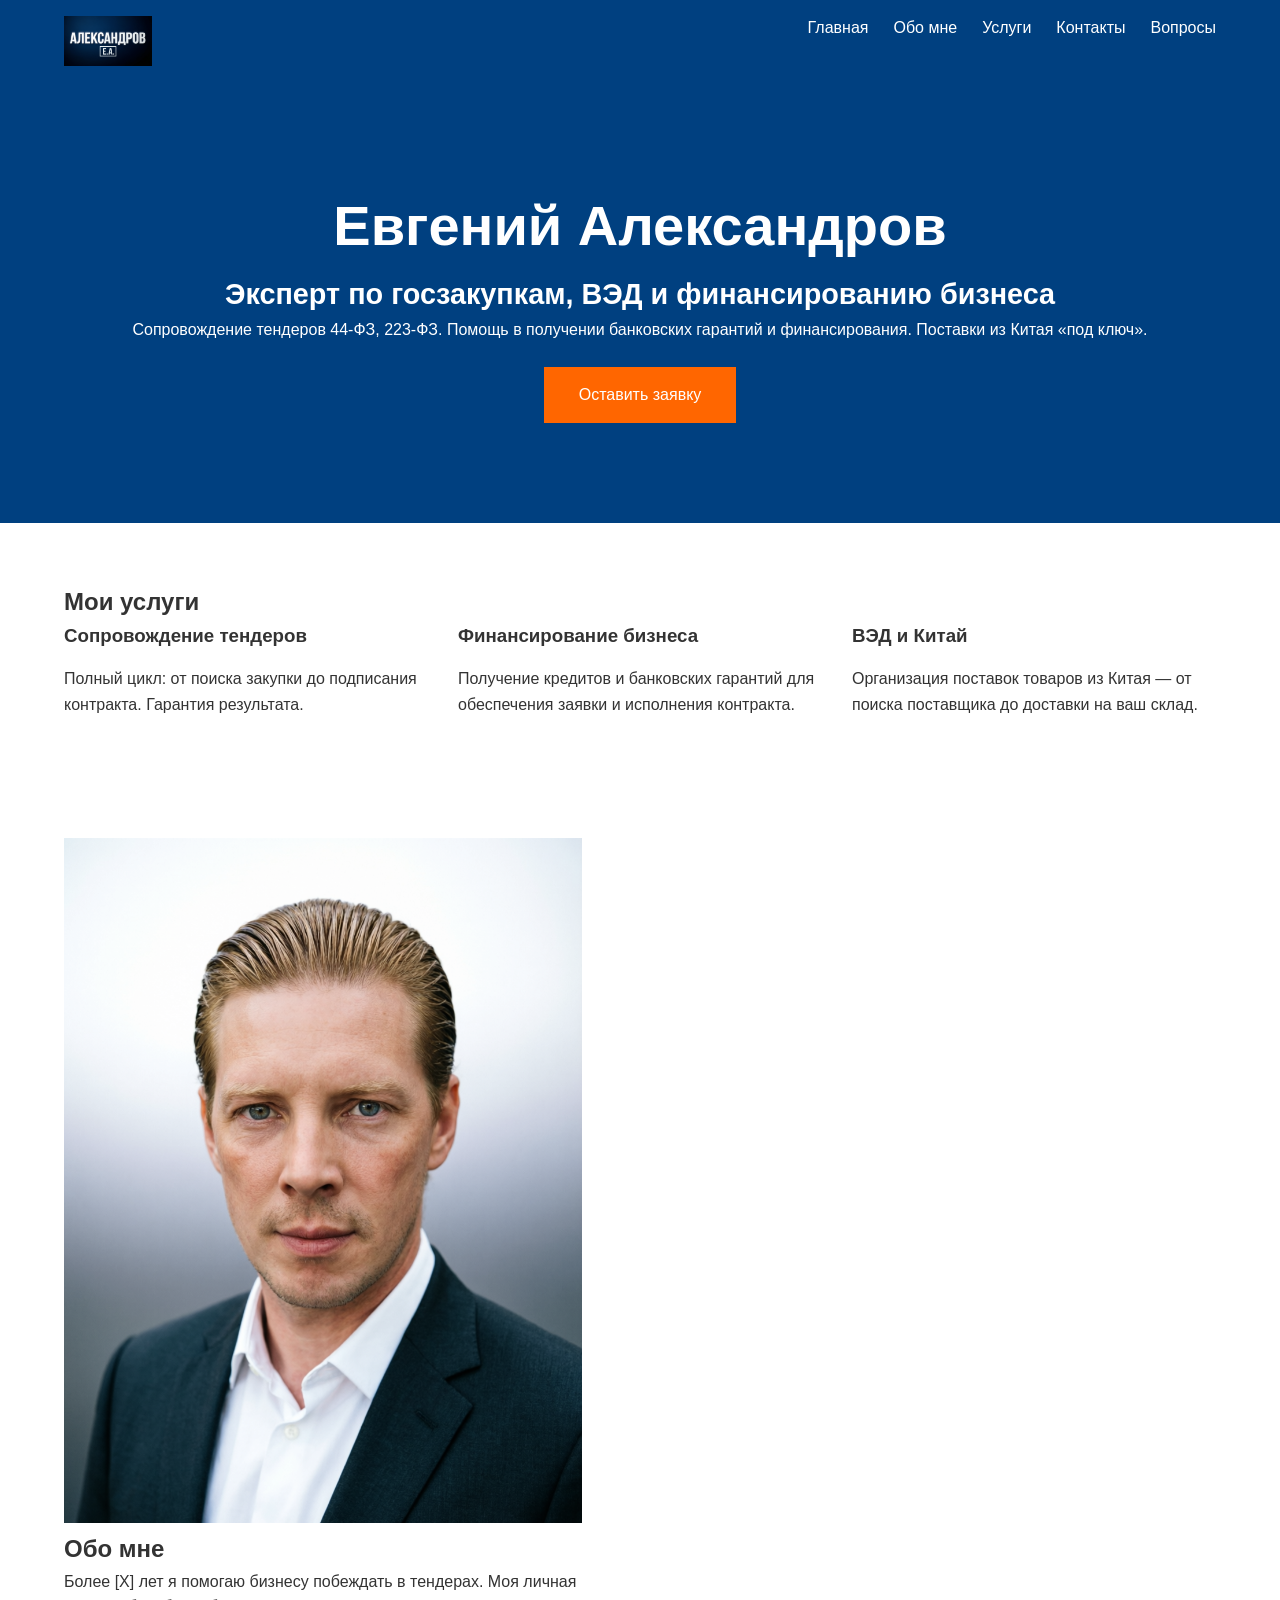
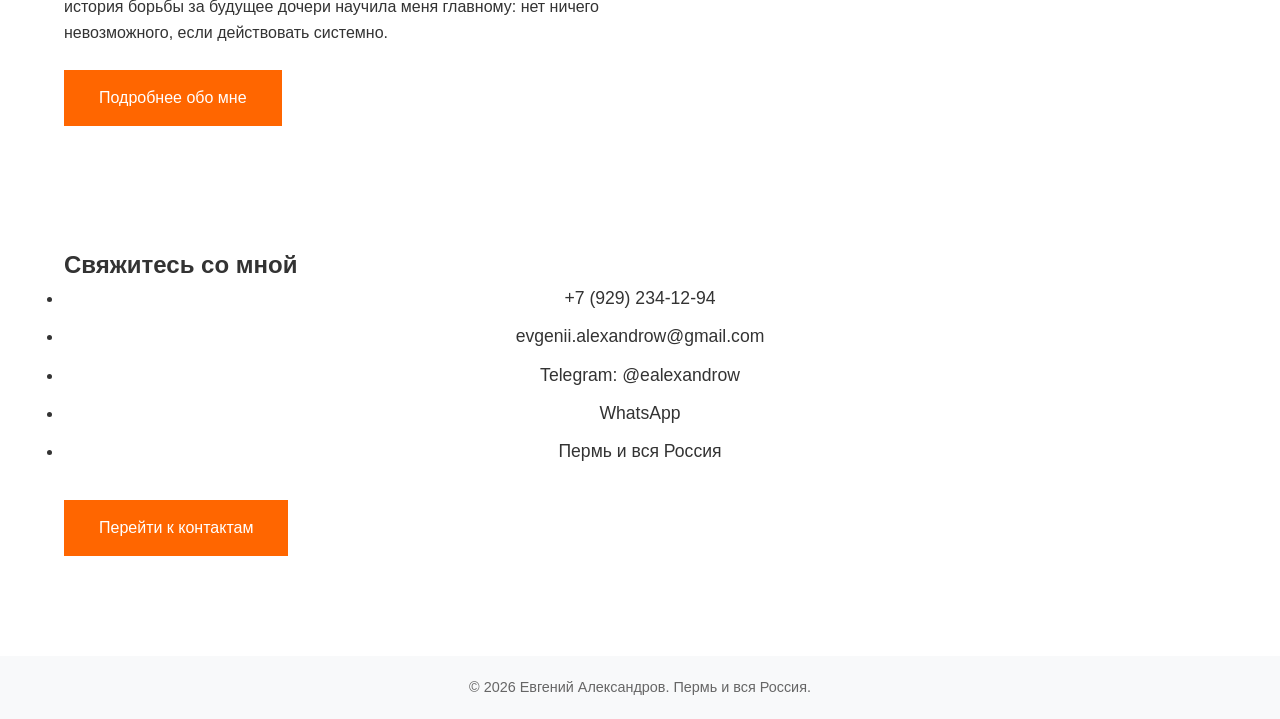
==== commit b04e387f: "Update index.html" ====
--- a/index.html
+++ b/index.html
@@ -20,39 +20,29 @@
 
     <!-- Шапка сайта -->
     <header>
-        <div class="container">
-            <div class="logo">
-                <img src="images/logo.png" alt="Логотип Евгения Александрова">
+    <div class="container">
+        <div class="logo">
+            <img src="images/logo.png" alt="Логотип Евгения Александрова">
+        </div>
+        <nav>
+            <ul>
+                <li><a href="index.html">Главная</a></li>
+                <li><a href="about.html">Обо мне</a></li>
+                <li><a href="services.html">Услуги</a></li>
+                <li><a href="contacts.html">Контакты</a></li>
+                <li><a href="faq.html">Вопросы</a></li>
+            </ul>
+            <!-- Отдельный блок для иконок -->
+            <div class="social-icons">
+                <a href="https://t.me/ealexandrow"><img src="images/tg-icon.svg" alt="Telegram"></a>
+                <a href="https://wa.me/+79292341294"><img src="images/wa-icon.svg" alt="WhatsApp"></a>
+                <a href="https://instagram.com/profile"><img src="images/insta-icon.svg" alt="Instagram"></a>
             </div>
-            <nav>
-                <ul>
-                    <li><a href="index.html">Главная</a></li>
-                    <li><a href="about.html">Обо мне</a></li>
-                    <li><a href="services.html">Услуги</a></li>
-                    <li><a href="contacts.html">Контакты</a></li>
-                    <li><a href="faq.html">Вопросы</a></li>
-                </ul>
-                <!-- Отдельный блок для иконок -->
-                <div class="social-icons">
-                    <a href="https://t.me/ealexandrow"><img src="images/tg-icon.svg" alt="Telegram"></a>
-                    <a href="https://wa.me/+79292341294"><img src="images/wa-icon.svg" alt="WhatsApp"></a>
-                    <a href="https://instagram.com/profile"><img src="images/insta-icon.svg" alt="Instagram"></a>
-                </div>
-                <!-- Бургер-меню для мобильных -->
-                <div class="burger-menu">☰</div>
-            </nav>
-            <!-- Скрытое меню для мобильных -->
-            <div class="menu-open">
-                <ul>
-                    <li><a href="index.html">Главная</a></li>
-                    <li><a href="about.html">Обо мне</a></li>
-                    <li><a href="services.html">Услуги</a></li>
-                    <li><a href="contacts.html">Контакты</a></li>
-                    <li><a href="faq.html">Вопросы</a></li>
-                </ul>
-            </div>
-        </div>
-    </header>
+            <!-- Бургер-меню для мобильных -->
+            <div class="burger-menu">☰</div>
+        </nav>
+    </div>
+</header>
 
     <!-- Главный экран -->
     <section class="hero">
--- a/style.css
+++ b/style.css
@@ -34,9 +34,10 @@
     height: 50px; /* Оптимальная высота */
     margin-right: 20px;
 }
-header nav ul li {
-    margin-left: calc(100% / 7); /* Автоматический отступ */
-}
+header nav ul {
+    list-style: none;
+    display: flex;
+    width: 100%; /* Устраняет разрыв */
 }
 header nav ul li {
     margin-left: 25px;
@@ -46,11 +47,6 @@
     text-decoration: none;
 }
 
-/* Боковая панель (убираем на всех страницах) */
-aside {
-    display: none;
-}
-
 /* Блок соц.сетей */
 .social-icons {
     display: flex;
@@ -58,6 +54,46 @@
     margin-left: auto; /* Выравниваем вправо */
     width: 200px; /* Зафиксируем ширину */
 }
+.social-icons a {
+    margin-left: 15px;
+}
+
+/* Бургер-меню */
+header .burger-menu {
+    display: none; /* Скрыть на ПК */
+    position: absolute;
+    right: 15px;
+    top: 15px;
+    z-index: 10;
+}
+.menu-open {
+    display: none; /* Скрываем по умолчанию */
+    position: fixed;
+    top: 0;
+    left: 0;
+    width: 100vw;
+    height: 100vh;
+    background-color: rgba(0, 0, 0, 0.8);
+    backdrop-filter: blur(5px);
+}
+.menu-open.active {
+    display: block !important;
+    opacity: 1;
+    visibility: visible;
+}
+.menu-open.active {
+    display: block !important;
+    opacity: 1;
+    visibility: visible;
+}
+.menu-open ul {
+    display: flex;
+    flex-direction: column;
+    align-items: center;
+    padding-top: 100px;
+}
+.menu-open li {
+    margin: 20px 0;
 }
 
 /* Главный экран */
@@ -151,29 +187,11 @@
     }
     header .burger-menu {
         display: block;
-        position: absolute;
-        right: 15px;
-        top: 15px;
-        z-index: 10;
     }
     .menu-open {
         display: block !important;
-        position: fixed;
-        top: 0;
-        left: 0;
-        width: 100vw;
-        height: 100vh;
-        background-color: rgba(0, 0, 0, 0.8);
-        backdrop-filter: blur(5px);
-    }
-    .menu-open ul {
-        display: flex;
-        flex-direction: column;
-        align-items: center;
-        padding-top: 100px;
-    }
-    .menu-open li {
-        margin: 20px 0;
+        opacity: 1;
+        visibility: visible;
     }
 
     /* Другие блоки */
